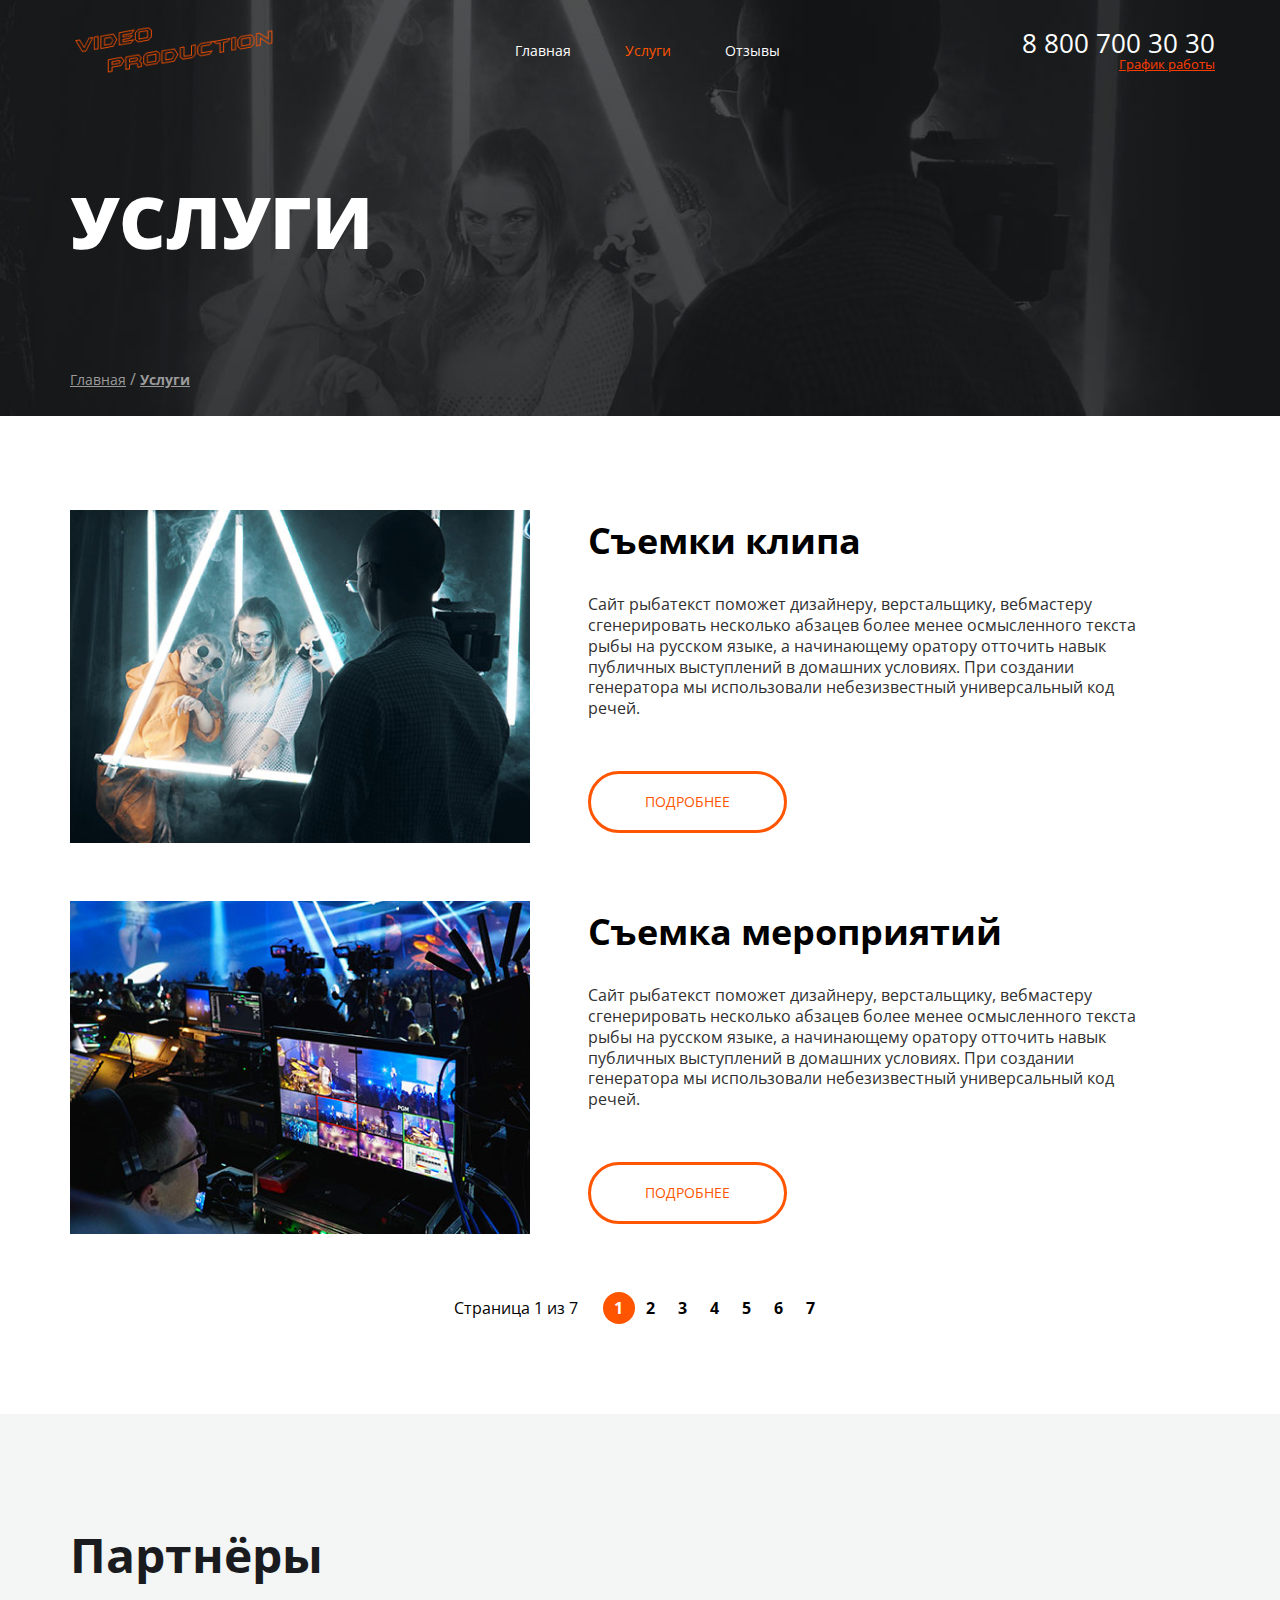
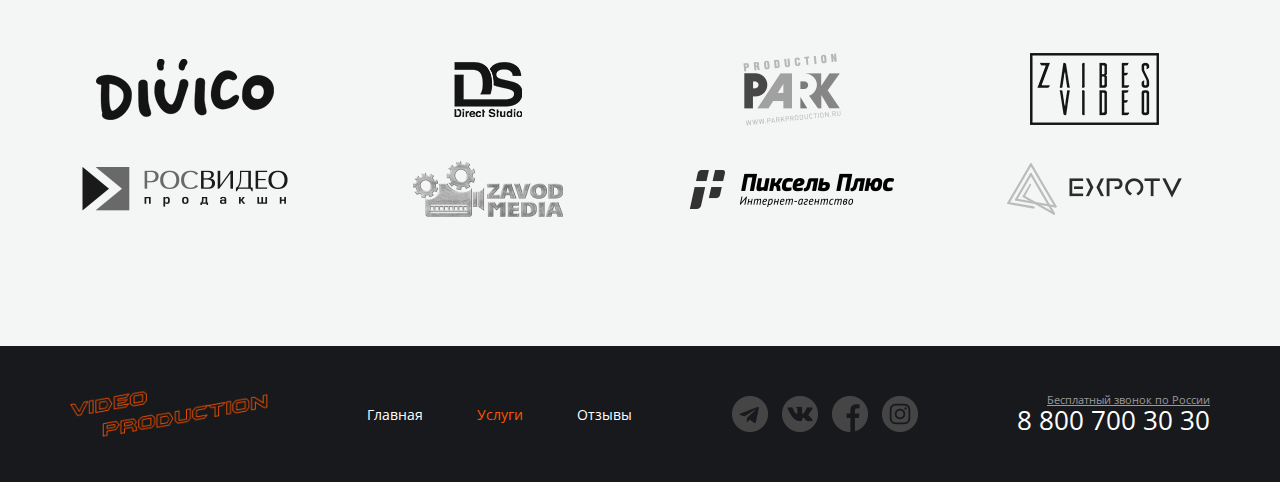
==== services.html @ b7945eea "Страница услуг" ====
<!DOCTYPE html>
<html lang="en">
<head>
    <meta charset="UTF-8">
    <meta http-equiv="X-UA-Compatible" content="IE=edge">
    <meta name="viewport" content="width=device-width, initial-scale=1.0">
    <title>video-production | services pages</title>
    <link rel="preconnect" href="https://fonts.googleapis.com">
    <link rel="preconnect" href="https://fonts.gstatic.com" crossorigin>
    <link href="https://fonts.googleapis.com/css2?family=Open+Sans:wght@400;700;800&display=swap" rel="stylesheet">
    <link rel="stylesheet" href="./normalize.css">
    <link rel="stylesheet" href="./style/main.css">
</head>
<body>
    <div class="wrapper">
        <section class="top-line">
            <div class="container top-line__container">
                <header class="header">
                    <div class="container header__container">
                        <a href="#" class="logo">
                            <img src="./img/logo.png" alt="logo" class="logo__img">
                        </a>
                        <nav class="menu">
                            <ul class="menu__list">
                                <li class="menu__item">
                                    <a href="./index.html" class="menu__link">Главная</a>
                                </li>
                                <li class="menu__item menu__item--active">
                                    <a href="./services.html" class="menu__link">Услуги</a>
                                </li>
                                <li class="menu__item">
                                    <a href="#" class="menu__link">Отзывы</a>
                                </li>
                            </ul>
                        </nav>
                        <address class="contacts">
                            <a href="tel:+78007003030" class="contacts__phone">8 800 700 30 30</a>
                            <div class="contacts__info">График работы</div>
                        </address>
                    </div>
                </header>
                <h1 class="page-title">Услуги</h1>
                <nav class="breadcrumbs">
                    <ul class="breadcrumbs__list">
                        <li class="breadcrumbs__item">
                            <a href="#" class="breadcrumbs__link">Главная</a>
                        </li>
                        <li class="breadcrumbs__item breadcrumbs__item--active">
                            <a href="#" class="breadcrumbs__link">Услуги</a>
                        </li>
                    </ul>
                </nav>
            </div>
        </section>
        <main class="page-content">
            <div class="container">
                <ul class="services">
                    <li class="services__item service">
                        <div class="services__img">
                            <img src="./img/girls.png" class="service__img-elem" alt="girls">
                        </div>
                        <div class="service__content">
                            <h2 class="service__title">
                                Съемки клипа
                            </h2>
                            <div class="service__desc">
                                <p>
                                    Сайт рыбатекст поможет дизайнеру, верстальщику, вебмастеру сгенерировать несколько абзацев более менее осмысленного текста рыбы на русском языке, а начинающему оратору отточить навык публичных выступлений в домашних условиях. При создании генератора мы использовали небезизвестный универсальный код речей. 
                                </p>
                            </div>
                            <a href="#" class="button button--light">Подробнее</a>
                        </div>
                    </li>
                    <li class="services__item service">
                        <div class="services__img">
                            <img src="./img/engineer.png" class="service__img-elem" alt="girls">
                        </div>
                        <div class="service__content">
                            <h2 class="service__title">
                                Съемка мероприятий
                            </h2>
                            <div class="service__desc">
                                <p>
                                    Сайт рыбатекст поможет дизайнеру, верстальщику, вебмастеру сгенерировать несколько абзацев более менее осмысленного текста рыбы на русском языке, а начинающему оратору отточить навык публичных выступлений в домашних условиях. При создании генератора мы использовали небезизвестный универсальный код речей.                                 </p>
                            </div>
                            <a href="#" class="button button--light">Подробнее</a>
                        </div>
                    </li>
                </ul>
                <div class="paginator paginator--theme--dark">
                    <div class="paginator__pages">Страница 1 из 7</div> 
                    <ul class="pagination__list">
                        <li class="pagination__item paginator__item--active">
                            <a class="paginator__link">1</a>
                        </li>
                        <li class="pagination__item">
                            <a class="paginator__link">2</a>
                        </li>
                        <li class="pagination__item">
                            <a class="paginator__link">3</a>
                        </li>
                        <li class="pagination__item">
                            <a class="paginator__link">4</a>
                        </li>
                        <li class="pagination__item">
                            <a class="paginator__link">5</a>
                        </li>
                        <li class="pagination__item">
                            <a class="paginator__link">6</a>
                        </li>
                        <li class="pagination__item">
                            <a class="paginator__link">7</a>
                        </li>
                    </ul>
                  </div>
            </div>
        </main>
        <section class="inner-section inner-section--bg--grey">
            <div class="container">
                <h2 class="inner-section__title">Партнёры</h2>
                <ul class="partners">
                    <li class="partners__item">
                        <a href="#" class="partners__link">
                            <img src="./img/partners/divico.png" alt="divico">
                        </a>
                    </li>
                    <li class="partners__item">
                        <a href="#" class="partners__link">
                            <img src="./img/partners/ds.png" alt="ds">
                        </a>
                    </li>
                    <li class="partners__item">
                        <a href="#" class="partners__link">
                            <img src="./img/partners/park.png" alt="park">
                        </a>
                    </li>
                    <li class="partners__item">
                        <a href="#" class="partners__link">
                            <img src="./img/partners/zvibes.png" alt="zvibes">
                        </a>
                    </li>
                    <li class="partners__item">
                        <a href="#" class="partners__link">
                            <img src="./img/partners/rosvideo.png" alt="rosvideo">
                        </a>
                    </li>
                    <li class="partners__item">
                        <a href="#" class="partners__link">
                            <img src="./img/partners/zavod.png" alt="zavod">
                        </a>
                    </li>
                    <li class="partners__item">
                        <a href="#" class="partners__link">
                            <img src="./img/partners/pixel.png" alt="pixel">
                        </a>
                    </li>
                    <li class="partners__item">
                        <a href="#" class="partners__link">
                            <img src="./img/partners/expotv.png" alt="expotv">
                        </a>
                    </li>
                </ul>
            </div>
        </section>
        <footer class="inner-footer">
            <div class="container">
                <div class="footer inner-footer__container">
                    <a href="#" class="logo">
                        <img src="./img/logo.png" alt="logo" class="logo__img">
                    </a>
                    <nav class="menu">
                        <ul class="menu__list">
                            <li class="menu__item">
                                <a href="./index.html" class="menu__link">Главная</a>
                            </li>
                            <li class="menu__item">
                                <a href="./services.html" class="menu__link menu__item--active">Услуги</a>
                            </li>
                            <li class="menu__item">
                                <a href="#" class="menu__link">Отзывы</a>
                            </li>
                        </ul>
                    </nav>
                    <ul class="social">
                        <li class="social__item social__item--icon--telegram">
                            <a href="#" class="social__link"></a>
                        </li>
                        <li class="social__item social__item--icon--vk">
                            <a href="#" class="social__link"></a>
                        </li>
                        <li class="social__item social__item--icon--facebook">
                            <a href="#" class="social__link"></a>
                        </li>
                        <li class="social__item social__item--icon--instagram">
                            <a href="#" class="social__link"> </a>
                        </li>
                    </ul>
                    <address class="contacts">
                        <div class="contacts__info">Бесплатный звонок по России</div>
                        <a href="tel:+78007003030" class="contacts__phone">8 800 700 30 30</a>
                    </address>
                </div>
            </div>
        </footer> 
            </div>
        </footer>
    </div>
</body>
</html>
---- style/main.css ----
@import url(./blocks/wrapper.css);
@import url(./blocks/base.css);
@import url(./blocks/header.css);
@import url(./blocks/hello.css);
@import url(./blocks/offers.css);
@import url(./blocks/news.css);
@import url(./blocks/paginator.css);
@import url(./blocks/about.css);
@import url(./blocks/footer.css);
@import url(./blocks/services-page/top-line.css);
@import url(./blocks/services-page/services.css);
@import url(./blocks/services-page/inner-section.css);
@import url(./blocks/services-page/inner-footer.css);
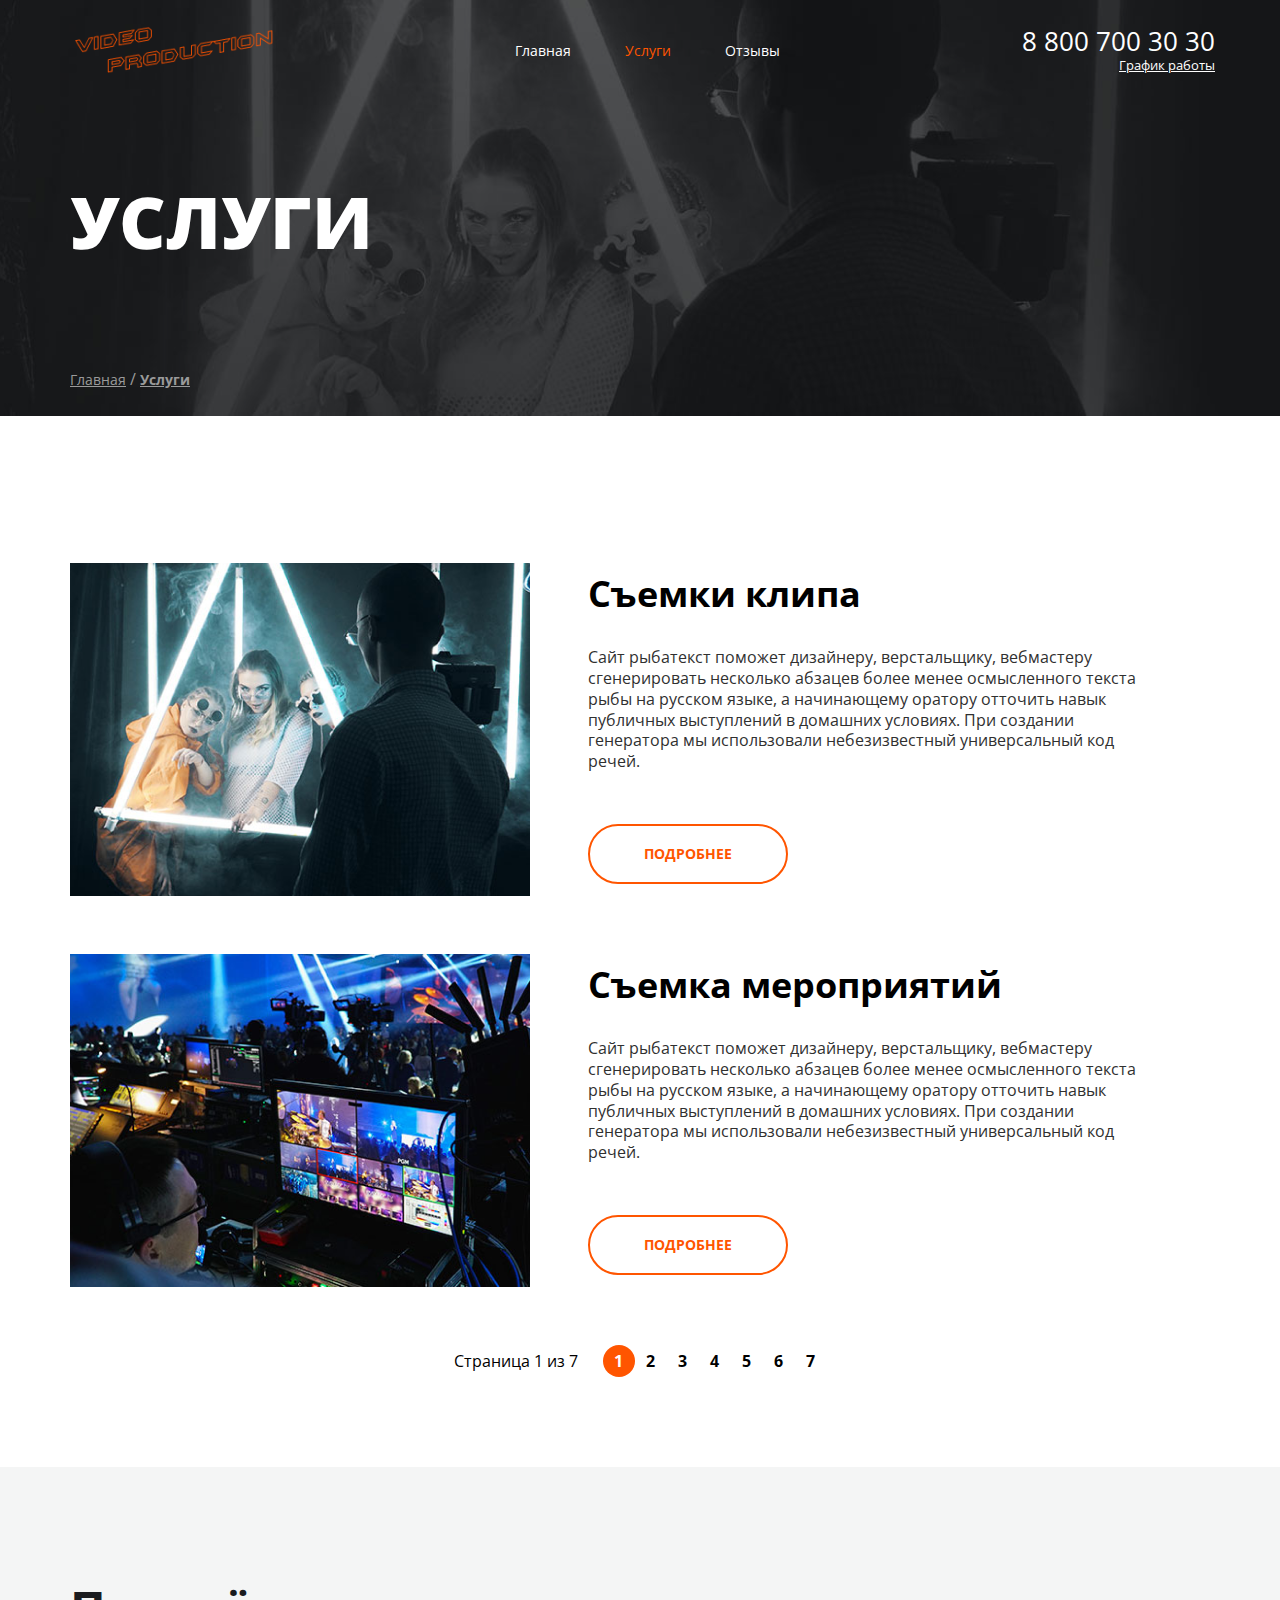
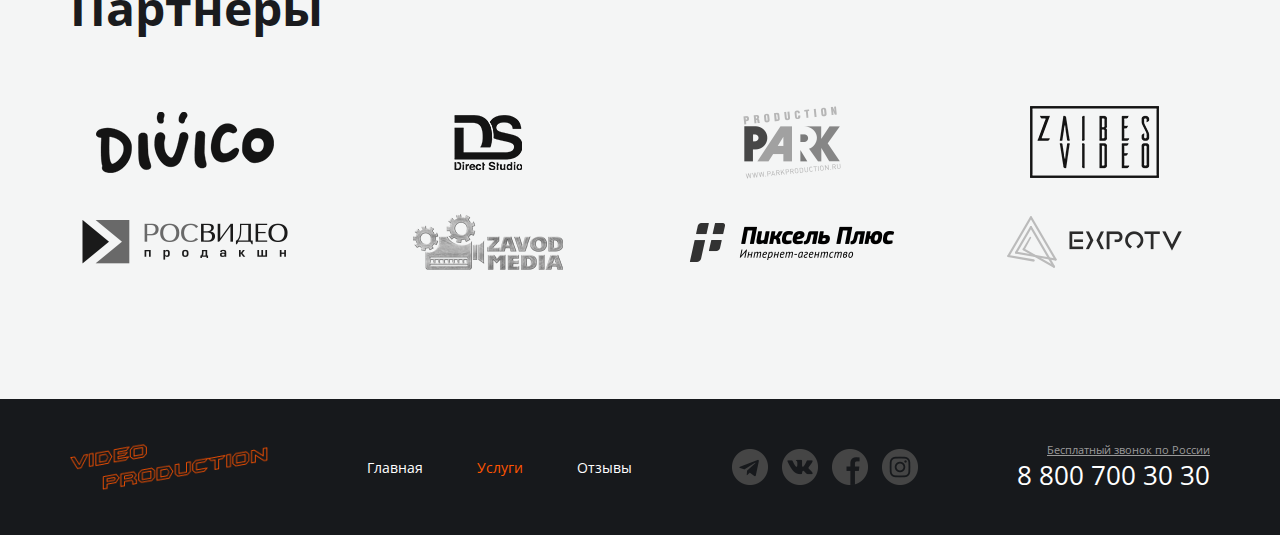
==== commit 6178dc1d: "Добавил страницу отзывов" ====
--- a/services.html
+++ b/services.html
@@ -17,25 +17,34 @@
             <div class="container top-line__container">
                 <header class="header">
                     <div class="container header__container">
-                        <a href="#" class="logo">
-                            <img src="./img/logo.png" alt="logo" class="logo__img">
+                        <a href="index.html" class="logo">
+                            <img src="img/logo.png" alt="logo" class="logo__img">
                         </a>
                         <nav class="menu">
                             <ul class="menu__list">
                                 <li class="menu__item">
-                                    <a href="./index.html" class="menu__link">Главная</a>
+                                    <a href="index.html" class="menu__link">Главная</a>
                                 </li>
                                 <li class="menu__item menu__item--active">
-                                    <a href="./services.html" class="menu__link">Услуги</a>
+                                    <a href="services.html" class="menu__link">Услуги</a>
                                 </li>
                                 <li class="menu__item">
-                                    <a href="#" class="menu__link">Отзывы</a>
+                                    <a href="reviews.html" class="menu__link">Отзывы</a>
                                 </li>
                             </ul>
                         </nav>
                         <address class="contacts">
                             <a href="tel:+78007003030" class="contacts__phone">8 800 700 30 30</a>
-                            <div class="contacts__info">График работы</div>
+                            <div class="contacts__menu">
+                                <div class="contacts__info">График работы</div>
+                                <div class="contacts__dropdown">
+                                    <div class="contacts__triangle"></div>
+                                    <ul class="contacts__list">
+                                        <li class="contacts__item">пн-вс: 09:00 - 20:00</li>
+                                        <li class="contacts__item">Обед: 14:00-14:30</li>
+                                    </ul>
+                                </div>
+                            </div>
                         </address>
                     </div>
                 </header>
@@ -43,10 +52,10 @@
                 <nav class="breadcrumbs">
                     <ul class="breadcrumbs__list">
                         <li class="breadcrumbs__item">
-                            <a href="#" class="breadcrumbs__link">Главная</a>
+                            <a href="index.html" class="breadcrumbs__link">Главная</a>
                         </li>
                         <li class="breadcrumbs__item breadcrumbs__item--active">
-                            <a href="#" class="breadcrumbs__link">Услуги</a>
+                            <a href="services.html" class="breadcrumbs__link">Услуги</a>
                         </li>
                     </ul>
                 </nav>
@@ -165,19 +174,19 @@
         <footer class="inner-footer">
             <div class="container">
                 <div class="footer inner-footer__container">
-                    <a href="#" class="logo">
-                        <img src="./img/logo.png" alt="logo" class="logo__img">
+                    <a href="index.html" class="logo">
+                        <img src="img/logo.png" alt="logo" class="logo__img">
                     </a>
                     <nav class="menu">
                         <ul class="menu__list">
                             <li class="menu__item">
-                                <a href="./index.html" class="menu__link">Главная</a>
+                                <a href="index.html" class="menu__link">Главная</a>
                             </li>
                             <li class="menu__item">
-                                <a href="./services.html" class="menu__link menu__item--active">Услуги</a>
+                                <a href="services.html" class="menu__link menu__item--active">Услуги</a>
                             </li>
                             <li class="menu__item">
-                                <a href="#" class="menu__link">Отзывы</a>
+                                <a href="reviews.html" class="menu__link">Отзывы</a>
                             </li>
                         </ul>
                     </nav>
--- a/style/main.css
+++ b/style/main.css
@@ -10,4 +10,8 @@
 @import url(./blocks/services-page/top-line.css);
 @import url(./blocks/services-page/services.css);
 @import url(./blocks/services-page/inner-section.css);
-@import url(./blocks/services-page/inner-footer.css);+@import url(./blocks/services-page/inner-footer.css);
+@import url(./blocks/review-page/review.css);
+@import url(./blocks/review-page/separator.css);
+@import url(./blocks/review-page/form.css);
+@import url(./blocks/welcome/welcome.css);